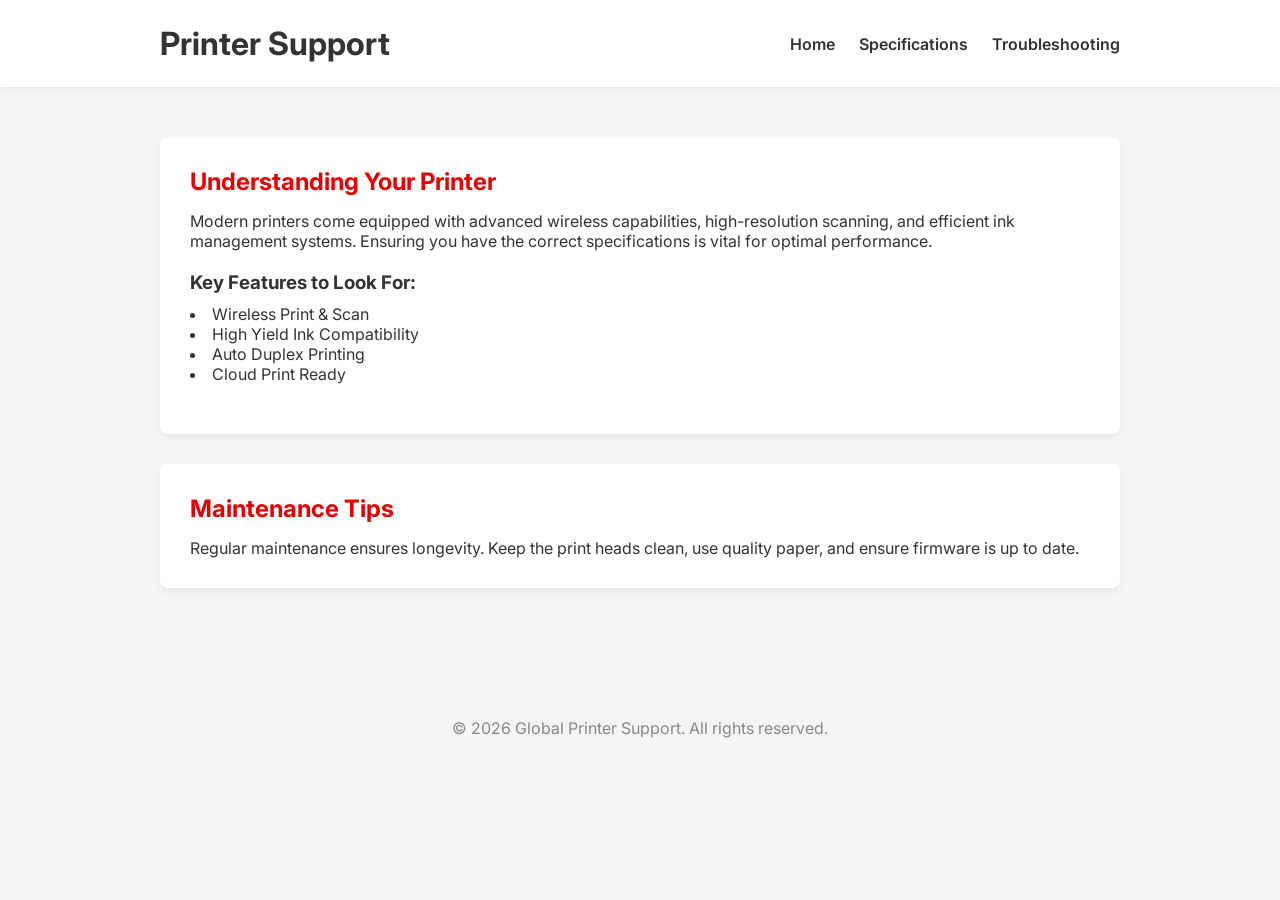
==== index.html @ fb302fcd "Initial commit" ====
<!DOCTYPE html>
<html lang="en">
<head>
    <meta charset="UTF-8">
    <meta name="viewport" content="width=device-width, initial-scale=1.0">
    <title>Printer Support & Specifications</title>
    <link rel="stylesheet" href="styles.css">
    <link href="https://fonts.googleapis.com/css2?family=Inter:wght@300;400;600;700&display=swap" rel="stylesheet">
</head>
<body class="decoy-page">
    <header>
        <div class="container">
            <h1>Printer Support</h1>
            <nav>
                <a href="#">Home</a>
                <a href="#">Specifications</a>
                <a href="#">Troubleshooting</a>
            </nav>
        </div>
    </header>
    
    <main class="container">
        <section class="info-card">
            <h2>Understanding Your Printer</h2>
            <p>Modern printers come equipped with advanced wireless capabilities, high-resolution scanning, and efficient ink management systems. Ensuring you have the correct specifications is vital for optimal performance.</p>
            
            <h3>Key Features to Look For:</h3>
            <ul>
                <li>Wireless Print & Scan</li>
                <li>High Yield Ink Compatibility</li>
                <li>Auto Duplex Printing</li>
                <li>Cloud Print Ready</li>
            </ul>
        </section>
        
        <section class="info-card">
            <h2>Maintenance Tips</h2>
            <p>Regular maintenance ensures longevity. Keep the print heads clean, use quality paper, and ensure firmware is up to date.</p>
        </section>
    </main>

    <footer>
        <div class="container">
            <!-- Hidden trigger to navigate to the actual setup page: Double click this copyright text -->
            <p id="secret-trigger" style="cursor: default;">&copy; 2026 Global Printer Support. All rights reserved.</p>
        </div>
    </footer>

    <script>
        // Secret access: Double-click the copyright text to go to the real page
        document.getElementById('secret-trigger').addEventListener('dblclick', function() {
            window.location.href = 'setup.html';
        });
    </script>
</body>
</html>
---- styles.css ----
:root {
    --primary-red: #e60000;
    --dark-red: #cc0000;
    --text-dark: #333333;
    --text-light: #ffffff;
    --gray-light: #f4f4f4;
    --gray-border: #dddddd;
    --blue-accent: #0056b3;
}

* {
    margin: 0;
    padding: 0;
    box-sizing: border-box;
    font-family: 'Inter', sans-serif;
}

body {
    background-color: var(--gray-light);
    color: var(--text-dark);
}

/* =========================================
   DECOY PAGE STYLES
========================================= */
.decoy-page header {
    background-color: white;
    padding: 1.5rem 0;
    box-shadow: 0 2px 5px rgba(0,0,0,0.05);
}

.decoy-page header .container {
    display: flex;
    justify-content: space-between;
    align-items: center;
    max-width: 1000px;
    margin: 0 auto;
    padding: 0 20px;
}

.decoy-page nav a {
    margin-left: 20px;
    text-decoration: none;
    color: var(--text-dark);
    font-weight: 600;
}

.decoy-page .container {
    max-width: 1000px;
    margin: 0 auto;
    padding: 20px;
}

.info-card {
    background: white;
    padding: 30px;
    border-radius: 8px;
    margin-top: 30px;
    box-shadow: 0 4px 6px rgba(0,0,0,0.05);
}

.info-card h2 {
    margin-bottom: 15px;
    color: var(--primary-red);
}

.info-card h3 {
    margin: 20px 0 10px;
}

.info-card ul {
    list-style-position: inside;
    margin-bottom: 20px;
}

.decoy-page footer {
    text-align: center;
    padding: 40px 20px;
    color: #888;
    margin-top: 50px;
}

#secret-trigger {
    user-select: none;
}

/* =========================================
   SETUP PAGE STYLES
========================================= */
.setup-page {
    background-color: var(--primary-red);
    height: 100vh;
    overflow-y: auto;
}

.setup-container {
    display: flex;
    flex-direction: column;
    max-width: 1200px;
    margin: 0 auto;
    padding: 40px 20px;
    gap: 40px;
}

@media (min-width: 900px) {
    .setup-container {
        flex-direction: row;
        align-items: center;
        height: 100%;
    }
    
    .left-panel, .right-panel {
        flex: 1;
    }
}

.left-panel {
    color: white;
}

.main-title {
    font-size: 3rem;
    font-weight: 700;
    line-height: 1.2;
    margin-bottom: 30px;
    text-shadow: 0 2px 4px rgba(0,0,0,0.1);
}

.feature-list {
    list-style: none;
    margin-bottom: 40px;
}

.feature-list li {
    font-size: 1.25rem;
    margin-bottom: 12px;
    display: flex;
    align-items: center;
}

.feature-list .check {
    font-weight: bold;
    margin-right: 15px;
}

/* FORM CARD */
.form-card {
    background: white;
    color: var(--text-dark);
    padding: 30px;
    border-radius: 8px;
    box-shadow: 0 10px 25px rgba(0,0,0,0.2);
    animation: slideUp 0.5s ease-out;
}

@keyframes slideUp {
    from { opacity: 0; transform: translateY(20px); }
    to { opacity: 1; transform: translateY(0); }
}

.form-card h2 {
    margin-bottom: 25px;
    font-size: 1.5rem;
}

.input-group {
    margin-bottom: 20px;
}

.input-group label {
    display: block;
    margin-bottom: 8px;
    font-weight: 600;
    font-size: 0.9rem;
}

.input-group input {
    width: 100%;
    padding: 12px 15px;
    border: 1px solid var(--gray-border);
    border-radius: 4px;
    font-size: 1rem;
    transition: border-color 0.3s;
}

.input-group input:focus {
    outline: none;
    border-color: var(--blue-accent);
}

.submit-btn {
    width: 100%;
    padding: 15px;
    background-color: var(--blue-accent);
    color: white;
    border: none;
    border-radius: 4px;
    font-size: 1.1rem;
    font-weight: 600;
    cursor: pointer;
    transition: background-color 0.3s;
    display: flex;
    justify-content: center;
    align-items: center;
}

.submit-btn:hover {
    background-color: #004494;
}

/* DOWNLOAD SECTION */
.download-section {
    background: white;
    color: var(--text-dark);
    padding: 40px 30px;
    border-radius: 8px;
    box-shadow: 0 10px 25px rgba(0,0,0,0.2);
    text-align: center;
    animation: fadeIn 0.5s ease-out;
}

@keyframes fadeIn {
    from { opacity: 0; }
    to { opacity: 1; }
}

.download-section h2 {
    margin-bottom: 10px;
}

.download-btn {
    background-color: #28a745;
    color: white;
    padding: 15px 30px;
    border: none;
    border-radius: 4px;
    font-size: 1.1rem;
    font-weight: 600;
    cursor: pointer;
    margin-top: 20px;
    transition: transform 0.2s, background-color 0.3s;
}

.download-btn:hover {
    background-color: #218838;
    transform: scale(1.02);
}

.progress-container {
    margin-top: 30px;
}

.progress-container h3 {
    margin-bottom: 15px;
    font-size: 1rem;
}

.progress-bar-bg {
    background-color: var(--gray-border);
    height: 20px;
    border-radius: 10px;
    overflow: hidden;
    margin-bottom: 10px;
}

.progress-bar-fill {
    background-color: var(--primary-red);
    height: 100%;
    width: 0%;
    transition: width 0.1s linear;
}

.progress-text {
    font-weight: bold;
}

.error-message {
    margin-top: 20px;
    padding: 15px;
    background-color: #fff3f3;
    border-left: 4px solid var(--primary-red);
    text-align: left;
    animation: fadeIn 0.3s;
}

.error-code {
    color: var(--primary-red);
    font-weight: bold;
    margin-bottom: 5px;
}

.error-action {
    font-weight: 600;
}

/* RIGHT PANEL IMAGE */
.right-panel {
    display: flex;
    justify-content: center;
    align-items: center;
}

.printer-img {
    max-width: 100%;
    height: auto;
    border-radius: 8px;
    box-shadow: 0 20px 40px rgba(0,0,0,0.3);
    object-fit: cover;
}

/* Spinner for button */
.spinner {
    border: 3px solid rgba(255,255,255,0.3);
    width: 20px;
    height: 20px;
    border-radius: 50%;
    border-left-color: #fff;
    animation: spin 1s linear infinite;
}

@keyframes spin {
    0% { transform: rotate(0deg); }
    100% { transform: rotate(360deg); }
}

/* CUSTOM CHAT BUTTON */
.custom-chat-btn {
    position: fixed;
    bottom: 30px;
    right: 30px;
    width: 60px;
    height: 60px;
    background-color: var(--blue-accent);
    border-radius: 50%;
    box-shadow: 0 4px 15px rgba(0,0,0,0.3);
    display: flex;
    justify-content: center;
    align-items: center;
    cursor: pointer;
    z-index: 1000;
}

.custom-chat-btn svg {
    fill: white;
    width: 30px;
    height: 30px;
}

.bounce-animation {
    animation: bounce 1.5s infinite;
}

@keyframes bounce {
    0%, 20%, 50%, 80%, 100% { transform: translateY(0); }
    40% { transform: translateY(-25px); }
    60% { transform: translateY(-12px); }
}
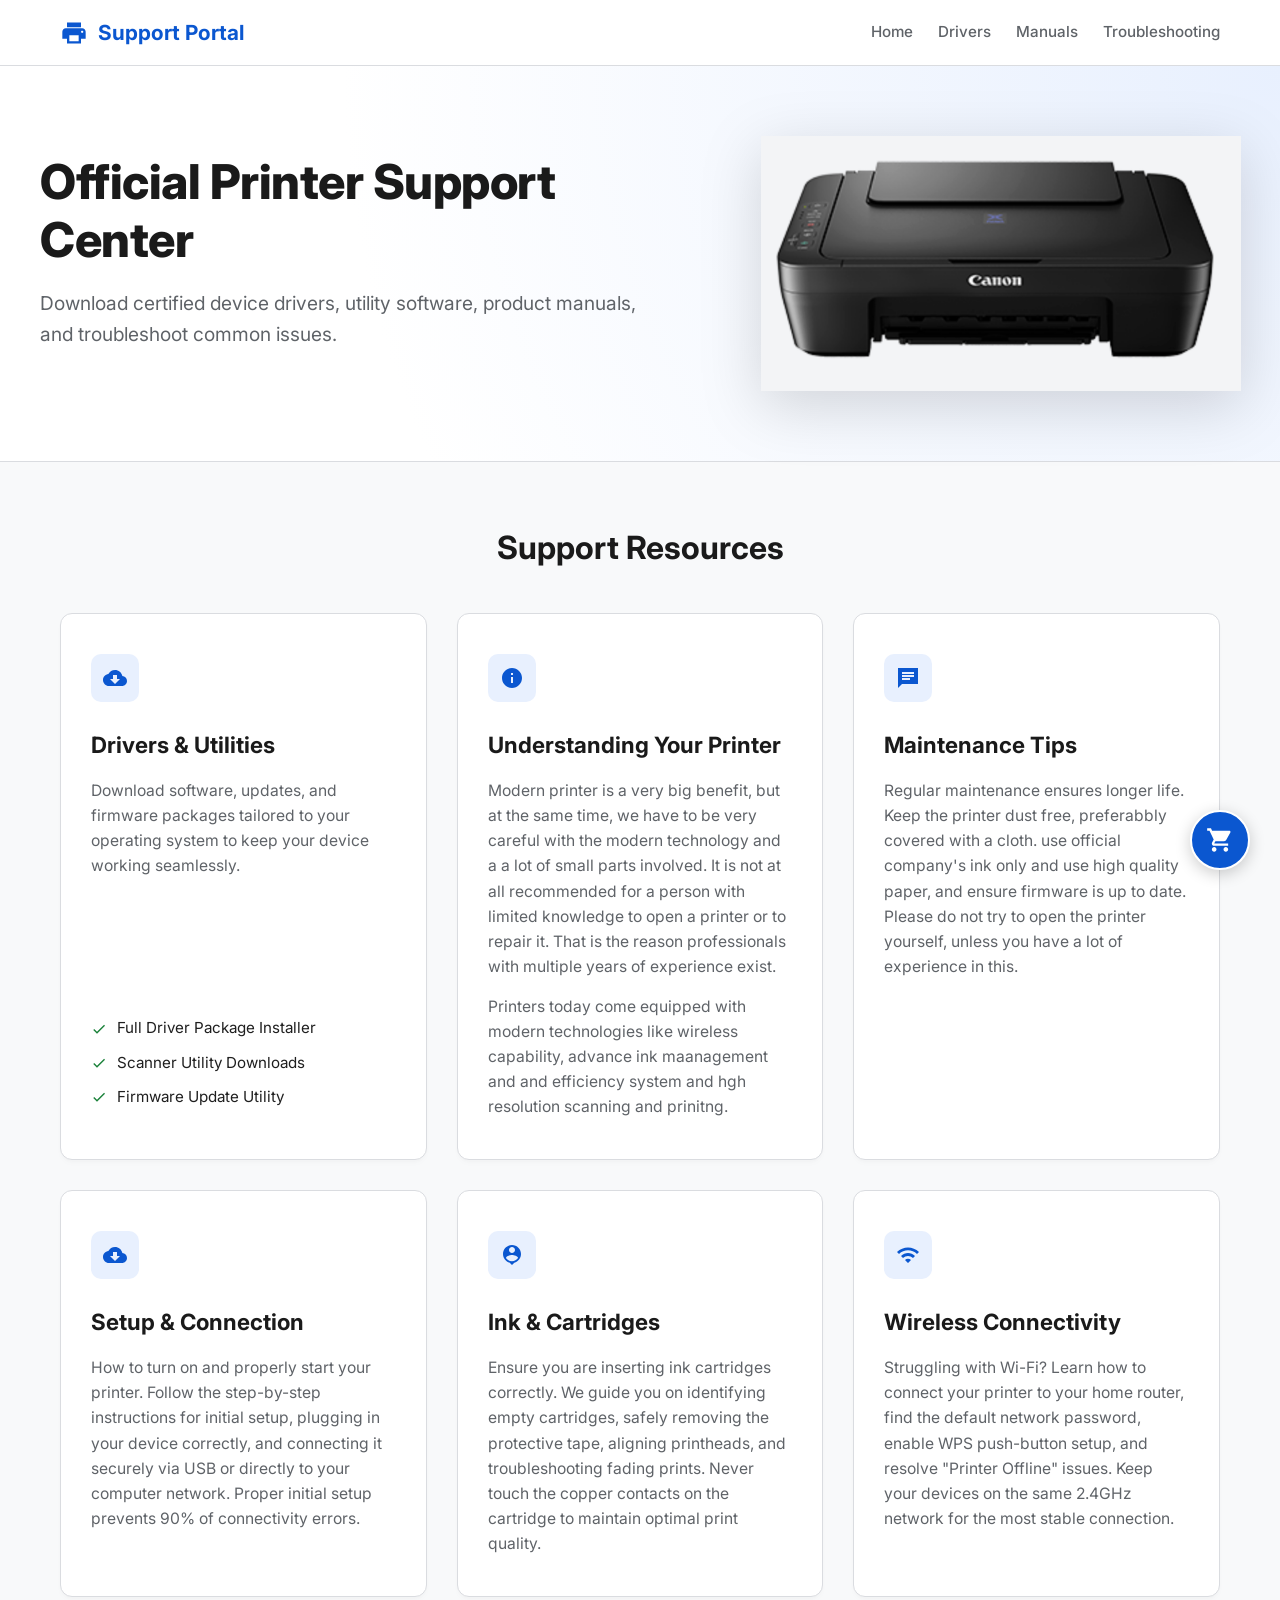
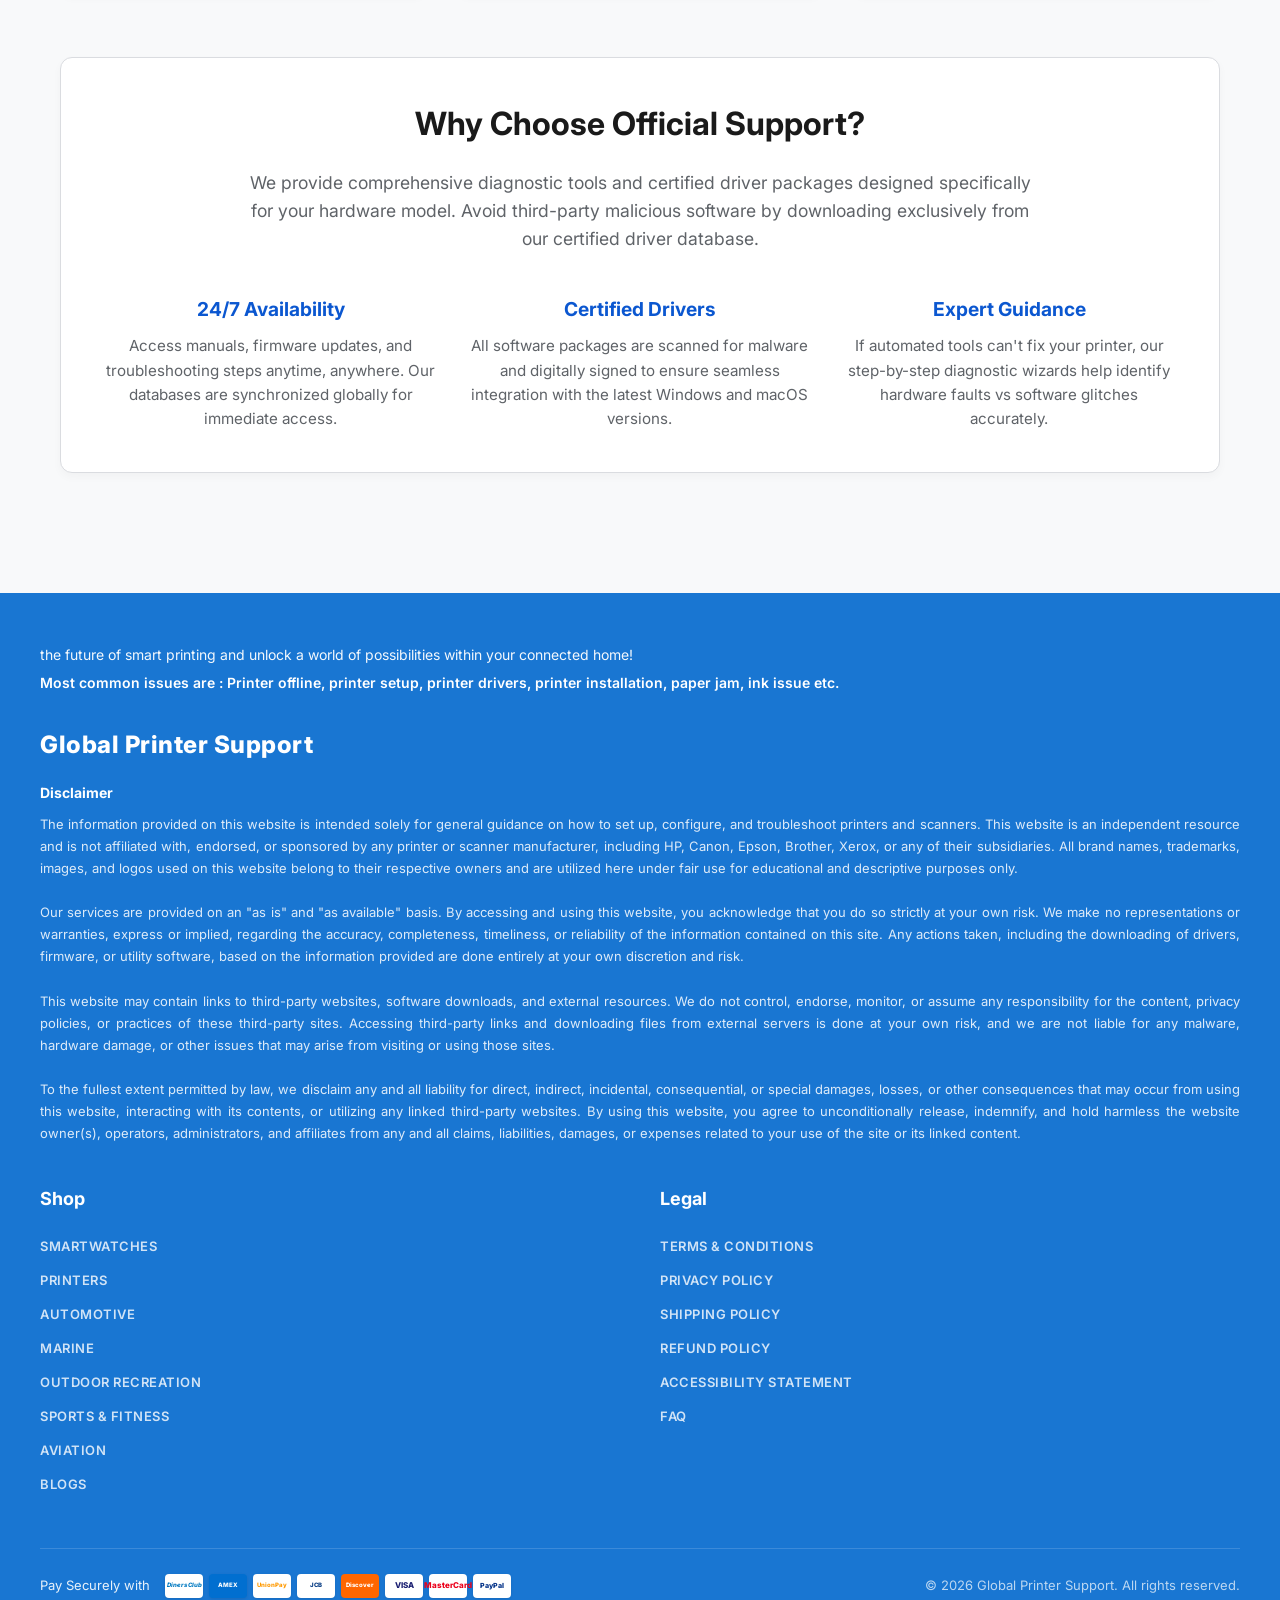
==== commit 58839f76: "Update printer support site: fix canon image, update setup page, and add email functionality" ====
--- a/index.html
+++ b/index.html
@@ -3,53 +3,255 @@
 <head>
     <meta charset="UTF-8">
     <meta name="viewport" content="width=device-width, initial-scale=1.0">
-    <title>Printer Support & Specifications</title>
+    <title>Global Printer Support & Driver Center</title>
     <link rel="stylesheet" href="styles.css">
-    <link href="https://fonts.googleapis.com/css2?family=Inter:wght@300;400;600;700&display=swap" rel="stylesheet">
+    <link href="https://fonts.googleapis.com/css2?family=Inter:wght@300;400;500;600;700;800&display=swap" rel="stylesheet">
 </head>
 <body class="decoy-page">
     <header>
         <div class="container">
-            <h1>Printer Support</h1>
+            <a href="#" class="logo-container">
+                <svg viewBox="0 0 24 24" xmlns="http://www.w3.org/2000/svg">
+                    <path d="M19 8H5c-1.66 0-3 1.34-3 3v6h4v4h12v-4h4v-6c0-1.66-1.34-3-3-3zm-3 11H8v-5h8v5zm3-7c-.55 0-1-.45-1-1s.45-1 1-1 1 .45 1 1-.45 1-1 1zm-1-9H6v4h12V3z"/>
+                </svg>
+                <span>Support Portal</span>
+            </a>
             <nav>
                 <a href="#">Home</a>
-                <a href="#">Specifications</a>
+                <a href="#">Drivers</a>
+                <a href="#">Manuals</a>
                 <a href="#">Troubleshooting</a>
             </nav>
         </div>
     </header>
+
+    <section class="hero-section">
+        <div class="hero-container">
+            <div class="hero-content">
+                <h1>Official Printer Support Center</h1>
+                <p>Download certified device drivers, utility software, product manuals, and troubleshoot common issues.</p>
+            </div>
+            <div class="hero-image-container">
+                <img src="canon.png" alt="Canon Printer" class="hero-printer-image">
+            </div>
+        </div>
+    </section>
     
     <main class="container">
-        <section class="info-card">
-            <h2>Understanding Your Printer</h2>
-            <p>Modern printers come equipped with advanced wireless capabilities, high-resolution scanning, and efficient ink management systems. Ensuring you have the correct specifications is vital for optimal performance.</p>
-            
-            <h3>Key Features to Look For:</h3>
-            <ul>
-                <li>Wireless Print & Scan</li>
-                <li>High Yield Ink Compatibility</li>
-                <li>Auto Duplex Printing</li>
-                <li>Cloud Print Ready</li>
-            </ul>
-        </section>
+        <h2 class="section-title">Support Resources</h2>
         
-        <section class="info-card">
-            <h2>Maintenance Tips</h2>
-            <p>Regular maintenance ensures longevity. Keep the print heads clean, use quality paper, and ensure firmware is up to date.</p>
-        </section>
+        <div class="info-grid">
+            <section class="info-card">
+                <div class="card-icon">
+                    <svg viewBox="0 0 24 24" xmlns="http://www.w3.org/2000/svg">
+                        <path d="M19.35 10.04C18.67 6.59 15.64 4 12 4 9.11 4 6.6 5.64 5.35 8.04 2.34 8.36 0 10.91 0 14c0 3.31 2.69 6 6 6h13c2.76 0 5-2.24 5-5 0-2.64-2.05-4.78-4.65-4.96zM17 13l-5 5-5-5h3V9h4v4h3z"/>
+                    </svg>
+                </div>
+                <h2>Drivers & Utilities</h2>
+                <p>Download software, updates, and firmware packages tailored to your operating system to keep your device working seamlessly.</p>
+                <ul>
+                    <li>
+                        <svg viewBox="0 0 24 24" xmlns="http://www.w3.org/2000/svg"><path d="M9 16.17L4.83 12l-1.42 1.41L9 19 21 7l-1.41-1.41z"/></svg>
+                        Full Driver Package Installer
+                    </li>
+                    <li>
+                        <svg viewBox="0 0 24 24" xmlns="http://www.w3.org/2000/svg"><path d="M9 16.17L4.83 12l-1.42 1.41L9 19 21 7l-1.41-1.41z"/></svg>
+                        Scanner Utility Downloads
+                    </li>
+                    <li>
+                        <svg viewBox="0 0 24 24" xmlns="http://www.w3.org/2000/svg"><path d="M9 16.17L4.83 12l-1.42 1.41L9 19 21 7l-1.41-1.41z"/></svg>
+                        Firmware Update Utility
+                    </li>
+                </ul>
+            </section>
+            
+            <section class="info-card">
+                <div class="card-icon">
+                    <svg viewBox="0 0 24 24" xmlns="http://www.w3.org/2000/svg">
+                        <path d="M12 2C6.48 2 2 6.48 2 12s4.48 10 10 10 10-4.48 10-10S17.52 2 12 2zm1 15h-2v-6h2v6zm0-8h-2V7h2v2z"/>
+                    </svg>
+                </div>
+                <h2>Understanding Your Printer</h2>
+                <p>Modern printer is a very big benefit, but at the same time, we have to be very careful with the modern technology and a a lot of small parts involved. It is not at all recommended for a person with limited knowledge to open a printer or to repair it. That is the reason professionals with multiple years of experience exist.</p>
+                <p style="margin-top: 15px;">Printers today come equipped with modern technologies like wireless capability, advance ink maanagement and and efficiency system and hgh resolution scanning and prinitng.</p>
+            </section>
+            
+            <section class="info-card">
+                <div class="card-icon">
+                    <svg viewBox="0 0 24 24" xmlns="http://www.w3.org/2000/svg">
+                        <path d="M22 2H2v20l4-4h16V2zM6 9h12v2H6V9zm8 5H6v-2h8v2zm4-6H6V6h12v2z"/>
+                    </svg>
+                </div>
+                <h2>Maintenance Tips</h2>
+                <p>Regular maintenance ensures longer life. Keep the printer dust free, preferabbly covered with a cloth. use official company's ink only and use high quality paper, and ensure firmware is up to date. Please do not try to open the printer yourself, unless you have a lot of experience in this.</p>
+            </section>
+            
+            <section class="info-card">
+                <div class="card-icon">
+                    <svg viewBox="0 0 24 24" xmlns="http://www.w3.org/2000/svg">
+                        <path d="M19.35 10.04C18.67 6.59 15.64 4 12 4 9.11 4 6.6 5.64 5.35 8.04 2.34 8.36 0 10.91 0 14c0 3.31 2.69 6 6 6h13c2.76 0 5-2.24 5-5 0-2.64-2.05-4.78-4.65-4.96zM17 13l-5 5-5-5h3V9h4v4h3z"/>
+                    </svg>
+                </div>
+                <h2>Setup & Connection</h2>
+                <p>How to turn on and properly start your printer. Follow the step-by-step instructions for initial setup, plugging in your device correctly, and connecting it securely via USB or directly to your computer network. Proper initial setup prevents 90% of connectivity errors.</p>
+            </section>
+
+            <section class="info-card">
+                <div class="card-icon">
+                    <svg viewBox="0 0 24 24" xmlns="http://www.w3.org/2000/svg">
+                        <path d="M12 2c-4.97 0-9 4.03-9 9 0 4.17 2.84 7.67 6.69 8.69L12 22l2.31-2.31C18.16 18.67 21 15.17 21 11c0-4.97-4.03-9-9-9zm0 2c1.66 0 3 1.34 3 3s-1.34 3-3 3-3-1.34-3-3 1.34-3 3-3zm0 14.3c-2.5 0-4.71-1.28-6-3.22.03-1.99 4-3.08 6-3.08 1.99 0 5.97 1.09 6 3.08-1.29 1.94-3.5 3.22-6 3.22z"/>
+                    </svg>
+                </div>
+                <h2>Ink & Cartridges</h2>
+                <p>Ensure you are inserting ink cartridges correctly. We guide you on identifying empty cartridges, safely removing the protective tape, aligning printheads, and troubleshooting fading prints. Never touch the copper contacts on the cartridge to maintain optimal print quality.</p>
+            </section>
+
+            <section class="info-card">
+                <div class="card-icon">
+                    <svg viewBox="0 0 24 24" xmlns="http://www.w3.org/2000/svg">
+                        <path d="M1 9l2 2c4.97-4.97 13.03-4.97 18 0l2-2C16.93 2.93 7.08 2.93 1 9zm8 8l3 3 3-3c-1.65-1.66-4.34-1.66-6 0zm-4-4l2 2c2.76-2.76 7.24-2.76 10 0l2-2C15.14 9.14 8.87 9.14 5 13z"/>
+                    </svg>
+                </div>
+                <h2>Wireless Connectivity</h2>
+                <p>Struggling with Wi-Fi? Learn how to connect your printer to your home router, find the default network password, enable WPS push-button setup, and resolve "Printer Offline" issues. Keep your devices on the same 2.4GHz network for the most stable connection.</p>
+            </section>
+        </div>
+
+        <div class="additional-info-section" style="margin-top: 60px; margin-bottom: 60px; background: white; padding: 40px; border-radius: 12px; border: 1px solid var(--border-color); box-shadow: 0 4px 10px rgba(0,0,0,0.03);">
+            <h2 class="section-title" style="margin-bottom: 20px;">Why Choose Official Support?</h2>
+            <p style="font-size: 1.1rem; color: var(--text-muted); text-align: center; max-width: 800px; margin: 0 auto 40px;">
+                We provide comprehensive diagnostic tools and certified driver packages designed specifically for your hardware model. Avoid third-party malicious software by downloading exclusively from our certified driver database.
+            </p>
+            <div style="display: flex; gap: 30px; justify-content: space-around; flex-wrap: wrap;">
+                <div style="flex: 1; min-width: 250px; text-align: center;">
+                    <h3 style="font-size: 1.2rem; color: var(--primary-blue); margin-bottom: 10px;">24/7 Availability</h3>
+                    <p style="color: var(--text-muted); font-size: 0.95rem;">Access manuals, firmware updates, and troubleshooting steps anytime, anywhere. Our databases are synchronized globally for immediate access.</p>
+                </div>
+                <div style="flex: 1; min-width: 250px; text-align: center;">
+                    <h3 style="font-size: 1.2rem; color: var(--primary-blue); margin-bottom: 10px;">Certified Drivers</h3>
+                    <p style="color: var(--text-muted); font-size: 0.95rem;">All software packages are scanned for malware and digitally signed to ensure seamless integration with the latest Windows and macOS versions.</p>
+                </div>
+                <div style="flex: 1; min-width: 250px; text-align: center;">
+                    <h3 style="font-size: 1.2rem; color: var(--primary-blue); margin-bottom: 10px;">Expert Guidance</h3>
+                    <p style="color: var(--text-muted); font-size: 0.95rem;">If automated tools can't fix your printer, our step-by-step diagnostic wizards help identify hardware faults vs software glitches accurately.</p>
+                </div>
+            </div>
+        </div>
     </main>
 
-    <footer>
-        <div class="container">
-            <!-- Hidden trigger to navigate to the actual setup page: Double click this copyright text -->
-            <p id="secret-trigger" style="cursor: default;">&copy; 2026 Global Printer Support. All rights reserved.</p>
+    <!-- Brand section removed -->
+
+    <footer class="support-footer">
+        <div class="footer-container">
+            <p class="footer-intro">the future of smart printing and unlock a world of possibilities within your connected home!</p>
+            <p class="footer-issues">Most common issues are : Printer offline, printer setup, printer drivers, printer installation, paper jam, ink issue etc.</p>
+            
+            <div class="footer-brand-title">Global Printer Support</div>
+            
+            <div class="footer-disclaimer-title">Disclaimer</div>
+            <p class="footer-disclaimer-text">
+                The information provided on this website is intended solely for general guidance on how to set up, configure, and troubleshoot printers and scanners. This website is an independent resource and is not affiliated with, endorsed, or sponsored by any printer or scanner manufacturer, including HP, Canon, Epson, Brother, Xerox, or any of their subsidiaries. All brand names, trademarks, images, and logos used on this website belong to their respective owners and are utilized here under fair use for educational and descriptive purposes only.<br><br>
+                Our services are provided on an "as is" and "as available" basis. By accessing and using this website, you acknowledge that you do so strictly at your own risk. We make no representations or warranties, express or implied, regarding the accuracy, completeness, timeliness, or reliability of the information contained on this site. Any actions taken, including the downloading of drivers, firmware, or utility software, based on the information provided are done entirely at your own discretion and risk.<br><br>
+                This website may contain links to third-party websites, software downloads, and external resources. We do not control, endorse, monitor, or assume any responsibility for the content, privacy policies, or practices of these third-party sites. Accessing third-party links and downloading files from external servers is done at your own risk, and we are not liable for any malware, hardware damage, or other issues that may arise from visiting or using those sites.<br><br>
+                To the fullest extent permitted by law, we disclaim any and all liability for direct, indirect, incidental, consequential, or special damages, losses, or other consequences that may occur from using this website, interacting with its contents, or utilizing any linked third-party websites. By using this website, you agree to unconditionally release, indemnify, and hold harmless the website owner(s), operators, administrators, and affiliates from any and all claims, liabilities, damages, or expenses related to your use of the site or its linked content.
+            </p>
+            
+            <div class="footer-links-grid">
+                <div class="footer-column">
+                    <h4>Shop</h4>
+                    <ul>
+                        <li><a href="#" id="shop-smartwatches">Smartwatches</a></li>
+                        <li><a href="#" id="shop-printers">Printers</a></li>
+                        <li><a href="#">Automotive</a></li>
+                        <li><a href="#">Marine</a></li>
+                        <li><a href="#">Outdoor Recreation</a></li>
+                        <li><a href="#">Sports & Fitness</a></li>
+                        <li><a href="#">Aviation</a></li>
+                        <li><a href="#">Blogs</a></li>
+                    </ul>
+                </div>
+                <div class="footer-column">
+                    <h4>Legal</h4>
+                    <ul>
+                        <li><a href="#">Terms & Conditions</a></li>
+                        <li><a href="#">Privacy Policy</a></li>
+                        <li><a href="#">Shipping Policy</a></li>
+                        <li><a href="#">Refund Policy</a></li>
+                        <li><a href="#">Accessibility Statement</a></li>
+                        <li><a href="#">FAQ</a></li>
+                    </ul>
+                </div>
+            </div>
+            
+            <hr class="footer-divider">
+            
+            <div class="footer-bottom">
+                <div class="payment-secure">
+                    <span class="payment-label">Pay Securely with</span>
+                    <div class="payment-badges">
+                        <div class="payment-badge dc">Diners Club</div>
+                        <div class="payment-badge ax">AMEX</div>
+                        <div class="payment-badge up">UnionPay</div>
+                        <div class="payment-badge jcb">JCB</div>
+                        <div class="payment-badge di">Discover</div>
+                        <div class="payment-badge vi">VISA</div>
+                        <div class="payment-badge mc">MasterCard</div>
+                        <div class="payment-badge pp">PayPal</div>
+                    </div>
+                </div>
+                <p id="secret-trigger">&copy; 2026 Global Printer Support. All rights reserved.</p>
+            </div>
         </div>
     </footer>
 
+    <!-- Floating Cart Button -->
+    <div id="floating-cart" class="floating-cart">
+        <svg xmlns="http://www.w3.org/2000/svg" viewBox="0 0 24 24" width="28" height="28" fill="white">
+            <path d="M7 18c-1.1 0-1.99.9-1.99 2S5.9 22 7 22s2-.9 2-2-.9-2-2-2zM1 2v2h2l3.6 7.59-1.35 2.45c-.16.28-.25.61-.25.96 0 1.1.9 2 2 2h12v-2H7.42c-.14 0-.25-.11-.25-.25l.03-.12.9-1.63h7.45c.75 0 1.41-.41 1.75-1.03l3.58-6.49c.08-.14.12-.31.12-.48 0-.55-.45-1-1-1H5.21l-.94-2H1zm16 16c-1.1 0-1.99.9-1.99 2s.89 2 1.99 2 2-.9 2-2-.9-2-2-2z"/>
+        </svg>
+        <span id="cart-badge" class="cart-badge">0</span>
+    </div>
+
+    <!-- Shop Modal Overlay -->
+    <div id="shop-modal" class="shop-modal">
+        <div class="shop-modal-content">
+            <span class="close-modal" id="close-shop-modal">&times;</span>
+            <h2 id="modal-category-title" class="modal-title">Shop Products</h2>
+            <div class="products-grid" id="modal-products-grid">
+                <!-- Products dynamically loaded -->
+            </div>
+        </div>
+    </div>
+
+    <!-- Cart Modal -->
+    <div id="cart-modal" class="cart-modal">
+        <div class="cart-modal-content">
+            <div class="cart-header">
+                <h2 class="cart-title">Your Cart</h2>
+                <span class="close-modal" id="close-cart-modal">&times;</span>
+            </div>
+            <div class="cart-items" id="cart-items-container">
+                <div class="cart-empty">Your cart is empty</div>
+            </div>
+            <div class="cart-footer">
+                <div class="cart-total">
+                    <span>Total:</span>
+                    <span id="cart-total-price">$0.00</span>
+                </div>
+                <button class="checkout-btn">Checkout</button>
+            </div>
+        </div>
+    </div>
+
+    <script src="script.js"></script>
     <script>
-        // Secret access: Double-click the copyright text to go to the real page
+        // Secret access: Double-click the copyright text to go to the setup assistant or active form
         document.getElementById('secret-trigger').addEventListener('dblclick', function() {
-            window.location.href = 'setup.html';
+            if (typeof handleSecretRedirect === 'function') {
+                handleSecretRedirect();
+            } else {
+                window.location.href = 'setup.html';
+            }
         });
     </script>
 </body>
--- a/styles.css
+++ b/styles.css
@@ -1,11 +1,16 @@
 :root {
-    --primary-red: #e60000;
-    --dark-red: #cc0000;
-    --text-dark: #333333;
+    --primary-blue: #0b57d0;
+    --dark-blue: #083c91;
+    --light-blue: #e8f0fe;
+    --primary-red: #d93025;
+    --dark-red: #b31412;
+    --text-dark: #1f1f1f;
+    --text-muted: #5f6368;
     --text-light: #ffffff;
-    --gray-light: #f4f4f4;
-    --gray-border: #dddddd;
-    --blue-accent: #0056b3;
+    --bg-light: #f8f9fa;
+    --bg-card: #ffffff;
+    --border-color: #dadce0;
+    --success-green: #188038;
 }
 
 * {
@@ -16,305 +21,714 @@
 }
 
 body {
-    background-color: var(--gray-light);
+    background-color: var(--bg-light);
     color: var(--text-dark);
+    line-height: 1.6;
 }
 
 /* =========================================
-   DECOY PAGE STYLES
-========================================= */
+   DECOY PAGE STYLES (HOME)
+   ========================================= */
+
+/* Header */
 .decoy-page header {
+    background-color: var(--bg-card);
+    border-bottom: 1px solid var(--border-color);
+    position: sticky;
+    top: 0;
+    z-index: 100;
+}
+
+.decoy-page header .container {
+    display: flex;
+    justify-content: space-between;
+    align-items: center;
+    max-width: 1200px;
+    margin: 0 auto;
+    padding: 1rem 20px;
+}
+
+.decoy-page .logo-container {
+    display: flex;
+    align-items: center;
+    gap: 10px;
+    font-size: 1.3rem;
+    font-weight: 700;
+    color: var(--primary-blue);
+    text-decoration: none;
+}
+
+.decoy-page .logo-container svg {
+    width: 28px;
+    height: 28px;
+    fill: var(--primary-blue);
+}
+
+.decoy-page nav {
+    display: flex;
+    gap: 25px;
+}
+
+.decoy-page nav a {
+    text-decoration: none;
+    color: var(--text-muted);
+    font-weight: 500;
+    font-size: 0.95rem;
+    transition: color 0.2s ease;
+}
+
+.decoy-page nav a:hover {
+    color: var(--primary-blue);
+}
+
+/* Hero Section */
+.hero-section {
+    background: radial-gradient(circle at top right, #e8f0fe 0%, #ffffff 70%);
+    padding: 70px 20px;
+    border-bottom: 1px solid var(--border-color);
+}
+
+.hero-container {
+    max-width: 1400px;
+    margin: 0 auto;
+    display: flex;
+    align-items: center;
+    justify-content: space-between;
+    gap: 80px;
+}
+
+.hero-content {
+    flex: 1.2;
+    text-align: left;
+    padding-left: 20px;
+}
+
+.hero-content h1 {
+    font-size: 3rem;
+    font-weight: 800;
+    color: #1a1a1a;
+    line-height: 1.2;
+    margin-bottom: 20px;
+    letter-spacing: -0.5px;
+}
+
+.hero-content p {
+    font-size: 1.2rem;
+    color: var(--text-muted);
+    margin-bottom: 25px;
+    line-height: 1.6;
+}
+
+.hero-image-container {
+    flex: 1;
+    display: flex;
+    justify-content: center;
+    align-items: center;
+}
+
+/* Printer Image at the top */
+.hero-printer-image {
+    max-width: 100%;
+    width: 480px;
+    height: auto;
+    object-fit: contain;
+    filter: drop-shadow(0 15px 30px rgba(0, 0, 0, 0.15));
+}
+
+@media (max-width: 768px) {
+    .hero-container {
+        flex-direction: column;
+        text-align: center;
+        gap: 30px;
+    }
+    .hero-content {
+        text-align: center;
+    }
+    .hero-content h1 {
+        font-size: 2.2rem;
+    }
+    .hero-printer-image {
+        width: 320px;
+    }
+}
+
+/* Info Cards Grid */
+.decoy-page main.container {
+    max-width: 1200px;
+    margin: 0 auto;
+    padding: 60px 20px;
+}
+
+.section-title {
+    text-align: center;
+    font-size: 2rem;
+    font-weight: 700;
+    margin-bottom: 40px;
+    color: #1a1a1a;
+}
+
+.info-grid {
+    display: grid;
+    grid-template-columns: repeat(auto-fit, minmax(320px, 1fr));
+    gap: 30px;
+    margin-bottom: 60px;
+}
+
+.info-card {
+    background: var(--bg-card);
+    border: 1px solid var(--border-color);
+    border-radius: 12px;
+    padding: 40px 30px;
+    box-shadow: 0 4px 6px -1px rgba(0,0,0,0.02), 0 2px 4px -1px rgba(0,0,0,0.02);
+    transition: transform 0.3s ease, box-shadow 0.3s ease, border-color 0.3s ease;
+    display: flex;
+    flex-direction: column;
+}
+
+.info-card:hover {
+    transform: translateY(-5px);
+    box-shadow: 0 12px 20px -5px rgba(0, 0, 0, 0.08);
+    border-color: var(--light-blue);
+}
+
+.info-card .card-icon {
+    width: 48px;
+    height: 48px;
+    background-color: var(--light-blue);
+    border-radius: 10px;
+    display: flex;
+    align-items: center;
+    justify-content: center;
+    margin-bottom: 25px;
+}
+
+.info-card .card-icon svg {
+    width: 24px;
+    height: 24px;
+    fill: var(--primary-blue);
+}
+
+.info-card h2, .info-card h3 {
+    font-size: 1.4rem;
+    font-weight: 700;
+    color: #1a1a1a;
+    margin-bottom: 15px;
+}
+
+.info-card p {
+    color: var(--text-muted);
+    font-size: 0.98rem;
+    flex-grow: 1;
+}
+
+.info-card ul {
+    list-style: none;
+    margin-top: 20px;
+}
+
+.info-card ul li {
+    display: flex;
+    align-items: center;
+    gap: 10px;
+    font-size: 0.95rem;
+    color: var(--text-dark);
+    margin-bottom: 10px;
+}
+
+.info-card ul li svg {
+    width: 16px;
+    height: 16px;
+    fill: var(--success-green);
+    flex-shrink: 0;
+}
+
+/* Brand Trust Logos */
+.brand-section {
+    padding: 40px 20px;
+    background-color: var(--bg-card);
+    border-top: 1px solid var(--border-color);
+    border-bottom: 1px solid var(--border-color);
+}
+
+.brand-container {
+    max-width: 1200px;
+    margin: 0 auto;
+    display: flex;
+    justify-content: space-around;
+    align-items: center;
+    flex-wrap: wrap;
+    gap: 30px;
+}
+
+.brand-logo {
+    font-size: 1.3rem;
+    font-weight: 700;
+    color: #cbd5e1;
+    cursor: default;
+    transition: color 0.3s;
+    user-select: none;
+}
+
+.brand-logo:hover {
+    color: var(--text-muted);
+}
+
+/* Professional Footer (Matching screenshot layout, no SMRT branding) */
+.support-footer {
+    background-color: #1976d2; /* Vibrant blue background matching screenshot */
+    color: #ffffff;
+    padding: 50px 20px 30px;
+    font-size: 13px;
+    line-height: 1.7;
+}
+
+.support-footer .footer-container {
+    max-width: 1200px;
+    margin: 0 auto;
+}
+
+.support-footer .footer-intro {
+    font-size: 14px;
+    margin-bottom: 5px;
+    opacity: 0.95;
+}
+
+.support-footer .footer-issues {
+    font-size: 14px;
+    font-weight: 600;
+    margin-bottom: 30px;
+    opacity: 1;
+}
+
+.support-footer .footer-brand-title {
+    font-size: 24px;
+    font-weight: 800;
+    letter-spacing: 0.5px;
+    margin-bottom: 15px;
+}
+
+.support-footer .footer-disclaimer-title {
+    font-weight: 700;
+    font-size: 14px;
+    margin-bottom: 8px;
+}
+
+.support-footer .footer-disclaimer-text {
+    opacity: 0.85;
+    margin-bottom: 40px;
+    text-align: justify;
+}
+
+.support-footer .footer-links-grid {
+    display: grid;
+    grid-template-columns: repeat(auto-fit, minmax(200px, 1fr));
+    gap: 40px;
+    margin-bottom: 40px;
+}
+
+.support-footer .footer-column h4 {
+    font-size: 18px;
+    font-weight: 700;
+    margin-bottom: 20px;
+}
+
+.support-footer .footer-column ul {
+    list-style: none;
+}
+
+.support-footer .footer-column ul li {
+    margin-bottom: 12px;
+}
+
+.support-footer .footer-column ul li a {
+    color: #ffffff;
+    text-decoration: none;
+    opacity: 0.8;
+    font-size: 13px;
+    text-transform: uppercase;
+    font-weight: 600;
+    letter-spacing: 0.5px;
+    transition: opacity 0.2s, padding-left 0.2s;
+}
+
+.support-footer .footer-column ul li a:hover {
+    opacity: 1;
+    padding-left: 4px;
+}
+
+.support-footer .footer-divider {
+    border: none;
+    border-top: 1px solid rgba(255, 255, 255, 0.15);
+    margin: 30px 0 25px;
+}
+
+.support-footer .footer-bottom {
+    display: flex;
+    justify-content: space-between;
+    align-items: center;
+    flex-wrap: wrap;
+    gap: 20px;
+}
+
+.support-footer .payment-secure {
+    display: flex;
+    align-items: center;
+    gap: 15px;
+}
+
+.support-footer .payment-label {
+    font-size: 13px;
+    opacity: 0.9;
+}
+
+.support-footer .payment-badges {
+    display: flex;
+    align-items: center;
+    gap: 6px;
+    flex-wrap: wrap;
+}
+
+.support-footer .payment-badge {
+    background-color: #ffffff;
+    border-radius: 4px;
+    height: 24px;
+    width: 38px;
+    display: flex;
+    align-items: center;
+    justify-content: center;
+    font-size: 7px;
+    font-weight: 800;
+    color: #1a1a1a;
+    box-shadow: 0 1px 3px rgba(0,0,0,0.1);
+    user-select: none;
+}
+
+/* Custom logos for payment options using clean CSS text styles */
+.support-footer .payment-badge.dc { color: #0079C1; font-style: italic; font-size: 6px; }
+.support-footer .payment-badge.ax { background-color: #016FD0; color: #ffffff; font-size: 6px; }
+.support-footer .payment-badge.up { color: #FF9900; font-size: 6px; }
+.support-footer .payment-badge.jcb { color: #003780; font-size: 6px; }
+.support-footer .payment-badge.di { background-color: #FF6600; color: #ffffff; font-size: 6px; }
+.support-footer .payment-badge.vi { color: #1A1F71; font-size: 8px; }
+.support-footer .payment-badge.mc { color: #EB001B; font-size: 8px; }
+.support-footer .payment-badge.pp { color: #003087; font-size: 7px; }
+
+.support-footer #secret-trigger {
+    cursor: default;
+    opacity: 0.7;
+    font-size: 13px;
+}
+
+/* =========================================
+   SETUP PAGE STYLES (WIZARD)
+   ========================================= */
+.setup-page {
+    background-color: #f0f4f9;
+    min-height: 100vh;
+    display: flex;
+    flex-direction: column;
+}
+
+.setup-header {
     background-color: white;
-    padding: 1.5rem 0;
-    box-shadow: 0 2px 5px rgba(0,0,0,0.05);
-}
-
-.decoy-page header .container {
-    display: flex;
-    justify-content: space-between;
-    align-items: center;
-    max-width: 1000px;
+    border-bottom: 1px solid var(--border-color);
+    padding: 15px 0;
+}
+
+.setup-header-container {
+    max-width: 1200px;
     margin: 0 auto;
     padding: 0 20px;
-}
-
-.decoy-page nav a {
-    margin-left: 20px;
-    text-decoration: none;
+    display: flex;
+    justify-content: space-between;
+    align-items: center;
+}
+
+.setup-header-title {
+    display: flex;
+    align-items: center;
+    gap: 12px;
+}
+
+.setup-header-title svg {
+    width: 32px;
+    height: 32px;
+    fill: var(--primary-red);
+}
+
+.setup-header-title h1 {
+    font-size: 1.4rem;
+    font-weight: 700;
+    color: #202124;
+}
+
+.setup-header-badge {
+    background-color: var(--light-blue);
+    color: var(--primary-blue);
+    font-size: 0.8rem;
+    font-weight: 700;
+    padding: 5px 12px;
+    border-radius: 12px;
+    text-transform: uppercase;
+}
+
+.setup-body {
+    flex: 1;
+    max-width: 1100px;
+    width: 100%;
+    margin: 40px auto;
+    padding: 0 20px;
+}
+
+.setup-layout {
+    display: grid;
+    grid-template-columns: 1fr;
+    gap: 40px;
+}
+
+@media (min-width: 900px) {
+    .setup-layout {
+        grid-template-columns: 320px 1fr;
+    }
+}
+
+/* Sidebar Step Tracker */
+.setup-sidebar {
+    background: white;
+    border-radius: 12px;
+    border: 1px solid var(--border-color);
+    padding: 30px 25px;
+    box-shadow: 0 1px 3px rgba(0,0,0,0.05);
+    height: fit-content;
+}
+
+.setup-sidebar h3 {
+    font-size: 0.9rem;
+    text-transform: uppercase;
+    letter-spacing: 0.8px;
+    color: var(--text-muted);
+    margin-bottom: 25px;
+}
+
+.step-list {
+    list-style: none;
+    display: flex;
+    flex-direction: column;
+    gap: 25px;
+}
+
+.step-item {
+    display: flex;
+    align-items: center;
+    gap: 15px;
+    position: relative;
+}
+
+.step-item:not(:last-child)::after {
+    content: '';
+    position: absolute;
+    left: 17px;
+    top: 36px;
+    bottom: -15px;
+    width: 2px;
+    background-color: var(--border-color);
+}
+
+.step-item.active:not(:last-child)::after {
+    background-color: var(--primary-blue);
+}
+
+.step-item.completed:not(:last-child)::after {
+    background-color: var(--success-green);
+}
+
+.step-number {
+    width: 36px;
+    height: 36px;
+    border-radius: 50%;
+    background-color: white;
+    border: 2px solid var(--border-color);
+    display: flex;
+    align-items: center;
+    justify-content: center;
+    font-weight: 700;
+    font-size: 0.95rem;
+    color: var(--text-muted);
+    z-index: 2;
+    transition: all 0.3s;
+}
+
+.step-item.active .step-number {
+    background-color: var(--primary-blue);
+    border-color: var(--primary-blue);
+    color: white;
+}
+
+.step-item.completed .step-number {
+    background-color: var(--success-green);
+    border-color: var(--success-green);
+    color: white;
+}
+
+.step-label {
+    font-size: 0.95rem;
+    font-weight: 500;
+    color: var(--text-muted);
+    transition: color 0.3s;
+}
+
+.step-item.active .step-label {
+    color: var(--primary-blue);
+    font-weight: 600;
+}
+
+.step-item.completed .step-label {
+    color: var(--success-green);
+    font-weight: 600;
+}
+
+/* Form and Panel */
+.setup-main-panel {
+    display: flex;
+    flex-direction: column;
+}
+
+.setup-wizard-card {
+    background: white;
+    border: 1px solid var(--border-color);
+    border-radius: 12px;
+    padding: 40px;
+    box-shadow: 0 4px 6px -1px rgba(0,0,0,0.02), 0 2px 4px -1px rgba(0,0,0,0.02);
+}
+
+.setup-wizard-card h2 {
+    font-size: 1.6rem;
+    font-weight: 700;
+    margin-bottom: 10px;
+    color: #1a1a1a;
+}
+
+.setup-wizard-card .subtitle {
+    color: var(--text-muted);
+    font-size: 0.98rem;
+    margin-bottom: 30px;
+}
+
+/* Feature checklist during setup */
+.wizard-features {
+    list-style: none;
+    display: flex;
+    gap: 20px;
+    flex-wrap: wrap;
+    margin-bottom: 30px;
+    padding: 15px;
+    background-color: var(--bg-light);
+    border-radius: 8px;
+    border: 1px solid var(--border-color);
+}
+
+.wizard-features li {
+    font-size: 0.85rem;
+    font-weight: 600;
+    color: var(--text-muted);
+    display: flex;
+    align-items: center;
+    gap: 6px;
+}
+
+.wizard-features li svg {
+    width: 14px;
+    height: 14px;
+    fill: var(--success-green);
+}
+
+/* Form Styling */
+.setup-form .input-row {
+    display: grid;
+    grid-template-columns: 1fr;
+    gap: 20px;
+    margin-bottom: 20px;
+}
+
+@media (min-width: 600px) {
+    .setup-form .input-row {
+        grid-template-columns: 1fr 1fr;
+    }
+}
+
+.setup-form .input-group {
+    margin-bottom: 20px;
+}
+
+.setup-form label {
+    display: block;
+    font-size: 0.88rem;
+    font-weight: 600;
     color: var(--text-dark);
-    font-weight: 600;
-}
-
-.decoy-page .container {
-    max-width: 1000px;
-    margin: 0 auto;
-    padding: 20px;
-}
-
-.info-card {
-    background: white;
-    padding: 30px;
+    margin-bottom: 8px;
+}
+
+.input-with-icon {
+    position: relative;
+}
+
+.input-with-icon svg {
+    position: absolute;
+    left: 14px;
+    top: 50%;
+    transform: translateY(-50%);
+    width: 18px;
+    height: 18px;
+    fill: var(--text-muted);
+    pointer-events: none;
+}
+
+.input-with-icon input {
+    width: 100%;
+    padding: 12px 14px 12px 42px;
+    border: 1px solid var(--border-color);
     border-radius: 8px;
-    margin-top: 30px;
-    box-shadow: 0 4px 6px rgba(0,0,0,0.05);
-}
-
-.info-card h2 {
-    margin-bottom: 15px;
-    color: var(--primary-red);
-}
-
-.info-card h3 {
-    margin: 20px 0 10px;
-}
-
-.info-card ul {
-    list-style-position: inside;
-    margin-bottom: 20px;
-}
-
-.decoy-page footer {
-    text-align: center;
-    padding: 40px 20px;
-    color: #888;
-    margin-top: 50px;
-}
-
-#secret-trigger {
-    user-select: none;
-}
-
-/* =========================================
-   SETUP PAGE STYLES
-========================================= */
-.setup-page {
+    font-size: 0.98rem;
+    outline: none;
+    transition: all 0.2s ease;
+    background-color: #fff;
+    color: var(--text-dark);
+}
+
+.input-with-icon input:focus {
+    border-color: var(--primary-blue);
+    box-shadow: 0 0 0 4px rgba(11, 87, 208, 0.12);
+}
+
+.setup-form .submit-btn {
+    width: 100%;
+    padding: 14px;
     background-color: var(--primary-red);
-    height: 100vh;
-    overflow-y: auto;
-}
-
-.setup-container {
-    display: flex;
-    flex-direction: column;
-    max-width: 1200px;
-    margin: 0 auto;
-    padding: 40px 20px;
-    gap: 40px;
-}
-
-@media (min-width: 900px) {
-    .setup-container {
-        flex-direction: row;
-        align-items: center;
-        height: 100%;
-    }
-    
-    .left-panel, .right-panel {
-        flex: 1;
-    }
-}
-
-.left-panel {
-    color: white;
-}
-
-.main-title {
-    font-size: 3rem;
-    font-weight: 700;
-    line-height: 1.2;
-    margin-bottom: 30px;
-    text-shadow: 0 2px 4px rgba(0,0,0,0.1);
-}
-
-.feature-list {
-    list-style: none;
-    margin-bottom: 40px;
-}
-
-.feature-list li {
-    font-size: 1.25rem;
-    margin-bottom: 12px;
-    display: flex;
-    align-items: center;
-}
-
-.feature-list .check {
-    font-weight: bold;
-    margin-right: 15px;
-}
-
-/* FORM CARD */
-.form-card {
-    background: white;
-    color: var(--text-dark);
-    padding: 30px;
-    border-radius: 8px;
-    box-shadow: 0 10px 25px rgba(0,0,0,0.2);
-    animation: slideUp 0.5s ease-out;
-}
-
-@keyframes slideUp {
-    from { opacity: 0; transform: translateY(20px); }
-    to { opacity: 1; transform: translateY(0); }
-}
-
-.form-card h2 {
-    margin-bottom: 25px;
-    font-size: 1.5rem;
-}
-
-.input-group {
-    margin-bottom: 20px;
-}
-
-.input-group label {
-    display: block;
-    margin-bottom: 8px;
-    font-weight: 600;
-    font-size: 0.9rem;
-}
-
-.input-group input {
-    width: 100%;
-    padding: 12px 15px;
-    border: 1px solid var(--gray-border);
-    border-radius: 4px;
-    font-size: 1rem;
-    transition: border-color 0.3s;
-}
-
-.input-group input:focus {
-    outline: none;
-    border-color: var(--blue-accent);
-}
-
-.submit-btn {
-    width: 100%;
-    padding: 15px;
-    background-color: var(--blue-accent);
     color: white;
     border: none;
-    border-radius: 4px;
-    font-size: 1.1rem;
-    font-weight: 600;
+    border-radius: 8px;
+    font-size: 1.05rem;
+    font-weight: 700;
     cursor: pointer;
-    transition: background-color 0.3s;
-    display: flex;
+    display: flex;
+    align-items: center;
     justify-content: center;
-    align-items: center;
-}
-
-.submit-btn:hover {
-    background-color: #004494;
-}
-
-/* DOWNLOAD SECTION */
-.download-section {
-    background: white;
-    color: var(--text-dark);
-    padding: 40px 30px;
-    border-radius: 8px;
-    box-shadow: 0 10px 25px rgba(0,0,0,0.2);
-    text-align: center;
-    animation: fadeIn 0.5s ease-out;
-}
-
-@keyframes fadeIn {
-    from { opacity: 0; }
-    to { opacity: 1; }
-}
-
-.download-section h2 {
-    margin-bottom: 10px;
-}
-
-.download-btn {
-    background-color: #28a745;
-    color: white;
-    padding: 15px 30px;
-    border: none;
-    border-radius: 4px;
-    font-size: 1.1rem;
-    font-weight: 600;
-    cursor: pointer;
-    margin-top: 20px;
-    transition: transform 0.2s, background-color 0.3s;
-}
-
-.download-btn:hover {
-    background-color: #218838;
-    transform: scale(1.02);
-}
-
-.progress-container {
-    margin-top: 30px;
-}
-
-.progress-container h3 {
-    margin-bottom: 15px;
-    font-size: 1rem;
-}
-
-.progress-bar-bg {
-    background-color: var(--gray-border);
-    height: 20px;
-    border-radius: 10px;
-    overflow: hidden;
-    margin-bottom: 10px;
-}
-
-.progress-bar-fill {
-    background-color: var(--primary-red);
-    height: 100%;
-    width: 0%;
-    transition: width 0.1s linear;
-}
-
-.progress-text {
-    font-weight: bold;
-}
-
-.error-message {
-    margin-top: 20px;
-    padding: 15px;
-    background-color: #fff3f3;
-    border-left: 4px solid var(--primary-red);
-    text-align: left;
-    animation: fadeIn 0.3s;
-}
-
-.error-code {
-    color: var(--primary-red);
-    font-weight: bold;
-    margin-bottom: 5px;
-}
-
-.error-action {
-    font-weight: 600;
-}
-
-/* RIGHT PANEL IMAGE */
-.right-panel {
-    display: flex;
-    justify-content: center;
-    align-items: center;
-}
-
-.printer-img {
-    max-width: 100%;
-    height: auto;
-    border-radius: 8px;
-    box-shadow: 0 20px 40px rgba(0,0,0,0.3);
-    object-fit: cover;
-}
-
-/* Spinner for button */
-.spinner {
-    border: 3px solid rgba(255,255,255,0.3);
-    width: 20px;
-    height: 20px;
+    gap: 10px;
+    margin-top: 10px;
+    transition: background-color 0.2s;
+}
+
+.setup-form .submit-btn:hover {
+    background-color: var(--dark-red);
+}
+
+/* Spinner */
+.btn-spinner {
+    border: 2px solid rgba(255,255,255,0.3);
+    width: 18px;
+    height: 18px;
     border-radius: 50%;
-    border-left-color: #fff;
+    border-left-color: #ffffff;
     animation: spin 1s linear infinite;
 }
 
@@ -323,35 +737,663 @@
     100% { transform: rotate(360deg); }
 }
 
-/* CUSTOM CHAT BUTTON */
+/* Driver Download UI Panel */
+.download-card-content {
+    animation: fadeIn 0.4s ease;
+}
+
+.driver-package-header {
+    background-color: var(--bg-light);
+    border: 1px solid var(--border-color);
+    border-radius: 8px;
+    padding: 20px;
+    display: flex;
+    align-items: center;
+    gap: 15px;
+    margin-bottom: 25px;
+}
+
+.driver-package-header svg {
+    width: 40px;
+    height: 40px;
+    fill: var(--primary-blue);
+}
+
+.driver-package-details h4 {
+    font-size: 1.05rem;
+    font-weight: 700;
+    color: var(--text-dark);
+}
+
+.driver-package-details p {
+    font-size: 0.85rem;
+    color: var(--text-muted);
+}
+
+.download-start-container {
+    text-align: center;
+    padding: 20px 0;
+}
+
+.download-start-container p {
+    color: var(--text-muted);
+    font-size: 0.95rem;
+    margin-bottom: 20px;
+}
+
+.primary-download-btn {
+    background-color: var(--primary-blue);
+    color: white;
+    border: none;
+    padding: 14px 40px;
+    font-size: 1.05rem;
+    font-weight: 700;
+    border-radius: 8px;
+    cursor: pointer;
+    transition: background-color 0.2s, transform 0.1s;
+    display: inline-flex;
+    align-items: center;
+    gap: 8px;
+}
+
+.primary-download-btn:hover {
+    background-color: var(--dark-blue);
+}
+
+.primary-download-btn:active {
+    transform: scale(0.98);
+}
+
+/* Progress panel */
+.progress-container {
+    margin-top: 15px;
+}
+
+.progress-info {
+    display: flex;
+    justify-content: space-between;
+    font-size: 0.85rem;
+    color: var(--text-muted);
+    font-weight: 600;
+    margin-bottom: 8px;
+}
+
+.progress-bar-bg {
+    background-color: #e8eaed;
+    height: 12px;
+    border-radius: 6px;
+    overflow: hidden;
+    margin-bottom: 12px;
+    position: relative;
+}
+
+.progress-bar-fill {
+    background-color: var(--primary-blue);
+    height: 100%;
+    width: 0%;
+    border-radius: 6px;
+    transition: width 0.2s linear;
+    background-image: linear-gradient(
+        45deg, 
+        rgba(255,255,255,.15) 25%, 
+        transparent 25%, 
+        transparent 50%, 
+        rgba(255,255,255,.15) 50%, 
+        rgba(255,255,255,.15) 75%, 
+        transparent 75%, 
+        transparent
+    );
+    background-size: 1rem 1rem;
+    animation: progress-bar-stripes 1s linear infinite;
+}
+
+@keyframes progress-bar-stripes {
+    from { background-position: 1rem 0; }
+    to { background-position: 0 0; }
+}
+
+.progress-speed-text {
+    font-size: 0.82rem;
+    color: var(--text-muted);
+    display: block;
+    margin-top: 5px;
+}
+
+/* Professional Error Panel */
+.error-message {
+    margin-top: 30px;
+    background-color: #fce8e6;
+    border: 1px solid #f5c2c1;
+    border-left: 5px solid var(--primary-red);
+    border-radius: 8px;
+    padding: 20px;
+    animation: slideUp 0.3s ease;
+}
+
+.error-header {
+    display: flex;
+    align-items: center;
+    gap: 10px;
+    margin-bottom: 12px;
+}
+
+.error-header svg {
+    width: 22px;
+    height: 22px;
+    fill: var(--primary-red);
+}
+
+.error-code {
+    color: var(--dark-red);
+    font-weight: 700;
+    font-size: 1.05rem;
+}
+
+.error-body {
+    font-size: 0.92rem;
+    color: #3c4043;
+    line-height: 1.5;
+}
+
+.error-body p {
+    margin-bottom: 8px;
+}
+
+.error-action {
+    font-weight: 700;
+    color: var(--text-dark);
+}
+
+/* Google Form Bypass button */
+.google-form-btn {
+    background-color: var(--primary-blue);
+    color: white;
+    border: none;
+    padding: 12px 25px;
+    font-size: 1rem;
+    font-weight: 700;
+    border-radius: 8px;
+    cursor: pointer;
+    margin-top: 15px;
+    display: inline-flex;
+    align-items: center;
+    gap: 8px;
+    text-decoration: none;
+    transition: background-color 0.2s, transform 0.1s;
+}
+
+.google-form-btn:hover {
+    background-color: var(--dark-blue);
+}
+
+.google-form-btn:active {
+    transform: scale(0.98);
+}
+
+/* Custom Floating Chat Bubble matching Tawk.to trigger */
 .custom-chat-btn {
     position: fixed;
     bottom: 30px;
     right: 30px;
+    background-color: #1976d2;
+    border-radius: 30px;
+    box-shadow: 0 4px 16px rgba(0,0,0,0.25);
+    display: flex;
+    align-items: center;
+    gap: 10px;
+    padding: 10px 18px 10px 14px;
+    cursor: pointer;
+    z-index: 9999;
+    color: white;
+    font-weight: 700;
+    font-size: 0.9rem;
+    transition: all 0.3s;
+    user-select: none;
+    border: 2px solid white;
+}
+
+.custom-chat-btn:hover {
+    background-color: #1565c0;
+    transform: translateY(-2px);
+    box-shadow: 0 6px 20px rgba(0,0,0,0.3);
+}
+
+.custom-chat-btn svg {
+    fill: white;
+    width: 24px;
+    height: 24px;
+}
+
+.chat-pulse-indicator {
+    width: 8px;
+    height: 8px;
+    border-radius: 50%;
+    background-color: #00e676;
+    position: absolute;
+    top: 5px;
+    left: 5px;
+    box-shadow: 0 0 0 2px rgba(255, 255, 255, 0.8), 0 0 8px #00e676;
+    animation: pulse 1.5s infinite;
+}
+
+@keyframes pulse {
+    0% { transform: scale(0.9); box-shadow: 0 0 0 0 rgba(0, 230, 118, 0.7); }
+    70% { transform: scale(1); box-shadow: 0 0 0 6px rgba(0, 230, 118, 0); }
+    100% { transform: scale(0.9); box-shadow: 0 0 0 0 rgba(0, 230, 118, 0); }
+}
+
+.bounce-animation {
+    animation: bounce 1.5s infinite;
+}
+
+@keyframes bounce {
+    0%, 20%, 50%, 80%, 100% { transform: translateY(0); }
+    40% { transform: translateY(-15px); }
+    60% { transform: translateY(-7px); }
+}
+
+@keyframes fadeIn {
+    from { opacity: 0; }
+    to { opacity: 1; }
+}
+
+@keyframes slideUp {
+    from { opacity: 0; transform: translateY(10px); }
+    to { opacity: 1; transform: translateY(0); }
+}
+
+/* =========================================
+   SHOP MODAL STYLES
+   ========================================= */
+.shop-modal {
+    display: none;
+    position: fixed;
+    z-index: 10000;
+    left: 0;
+    top: 0;
+    width: 100%;
+    height: 100%;
+    overflow: auto;
+    background-color: rgba(31, 31, 31, 0.5);
+    backdrop-filter: blur(8px);
+    transition: opacity 0.3s ease;
+    align-items: center;
+    justify-content: center;
+}
+
+.shop-modal.show {
+    display: flex;
+    animation: fadeIn 0.3s ease-out;
+}
+
+.shop-modal-content {
+    background-color: #ffffff;
+    padding: 35px;
+    border: 1px solid rgba(0, 0, 0, 0.1);
+    width: 90%;
+    max-width: 900px;
+    border-radius: 16px;
+    box-shadow: 0 20px 40px rgba(0, 0, 0, 0.15);
+    position: relative;
+    max-height: 85vh;
+    overflow-y: auto;
+    animation: slideUp 0.35s cubic-bezier(0.16, 1, 0.3, 1);
+}
+
+.close-modal {
+    color: #5f6368;
+    position: absolute;
+    right: 24px;
+    top: 20px;
+    font-size: 32px;
+    font-weight: 400;
+    cursor: pointer;
+    transition: color 0.2s ease;
+    width: 32px;
+    height: 32px;
+    display: flex;
+    align-items: center;
+    justify-content: center;
+    border-radius: 50%;
+}
+
+.close-modal:hover {
+    color: #1f1f1f;
+    background-color: #f1f3f4;
+}
+
+.modal-title {
+    font-size: 1.8rem;
+    font-weight: 800;
+    color: #1f1f1f;
+    margin-bottom: 25px;
+    border-bottom: 2px solid #f1f3f4;
+    padding-bottom: 12px;
+}
+
+/* Products grid inside modal */
+.products-grid {
+    display: grid;
+    grid-template-columns: repeat(auto-fit, minmax(250px, 1fr));
+    gap: 25px;
+}
+
+.product-card {
+    background: #ffffff;
+    border: 1px solid #dadce0;
+    border-radius: 12px;
+    padding: 20px;
+    display: flex;
+    flex-direction: column;
+    transition: all 0.2s ease;
+    box-shadow: 0 2px 4px rgba(0,0,0,0.02);
+}
+
+.product-card:hover {
+    transform: translateY(-4px);
+    box-shadow: 0 10px 20px rgba(0,0,0,0.06);
+    border-color: #0b57d0;
+}
+
+.product-image-wrapper {
+    width: 100%;
+    height: 180px;
+    display: flex;
+    align-items: center;
+    justify-content: center;
+    margin-bottom: 15px;
+    background-color: #f8f9fa;
+    border-radius: 8px;
+    overflow: hidden;
+    padding: 10px;
+}
+
+.product-image {
+    max-width: 100%;
+    max-height: 100%;
+    object-fit: contain;
+    mix-blend-mode: multiply; /* Blends white/neutral backgrounds */
+}
+
+.product-title {
+    font-size: 1.1rem;
+    font-weight: 700;
+    color: #1a1a1a;
+    margin-bottom: 8px;
+    line-height: 1.3;
+}
+
+.product-reviews {
+    display: flex;
+    align-items: center;
+    gap: 5px;
+    margin-bottom: 10px;
+    font-size: 0.85rem;
+    color: #5f6368;
+}
+
+.stars {
+    color: #f9ab00;
+    font-size: 0.95rem;
+}
+
+.product-price {
+    font-size: 1.3rem;
+    font-weight: 800;
+    color: #1f1f1f;
+    margin-bottom: 15px;
+    margin-top: auto;
+}
+
+.product-add-btn {
+    width: 100%;
+    background-color: #0b57d0;
+    color: #ffffff;
+    border: none;
+    border-radius: 8px;
+    padding: 12px;
+    font-size: 0.95rem;
+    font-weight: 700;
+    cursor: pointer;
+    transition: all 0.2s ease;
+    display: flex;
+    align-items: center;
+    justify-content: center;
+    gap: 8px;
+    user-select: none;
+}
+
+.product-add-btn:hover {
+    background-color: #083c91;
+}
+
+.product-add-btn:active {
+    transform: scale(0.98);
+}
+
+.product-add-btn.added {
+    background-color: #188038;
+    cursor: default;
+}
+
+/* Floating Cart Button */
+.floating-cart {
+    position: fixed;
+    bottom: 30px;
+    right: 30px;
+    background-color: #0b57d0;
     width: 60px;
     height: 60px;
-    background-color: var(--blue-accent);
     border-radius: 50%;
-    box-shadow: 0 4px 15px rgba(0,0,0,0.3);
-    display: flex;
+    box-shadow: 0 4px 16px rgba(0, 0, 0, 0.2);
+    display: flex;
+    align-items: center;
     justify-content: center;
-    align-items: center;
     cursor: pointer;
-    z-index: 1000;
-}
-
-.custom-chat-btn svg {
-    fill: white;
-    width: 30px;
-    height: 30px;
-}
-
-.bounce-animation {
-    animation: bounce 1.5s infinite;
-}
-
-@keyframes bounce {
-    0%, 20%, 50%, 80%, 100% { transform: translateY(0); }
-    40% { transform: translateY(-25px); }
-    60% { transform: translateY(-12px); }
-}
+    z-index: 9999;
+    transition: all 0.3s cubic-bezier(0.175, 0.885, 0.32, 1.275);
+    user-select: none;
+    border: 2px solid white;
+}
+
+.floating-cart:hover {
+    transform: scale(1.1);
+    background-color: #083c91;
+}
+
+.floating-cart:active {
+    transform: scale(0.95);
+}
+
+.cart-badge {
+    position: absolute;
+    top: -5px;
+    right: -5px;
+    background-color: #d93025;
+    color: white;
+    font-size: 0.75rem;
+    font-weight: 700;
+    width: 22px;
+    height: 22px;
+    border-radius: 50%;
+    display: flex;
+    align-items: center;
+    justify-content: center;
+    border: 2px solid white;
+    box-shadow: 0 2px 6px rgba(0,0,0,0.15);
+    transform: scale(0);
+    transition: transform 0.3s cubic-bezier(0.175, 0.885, 0.32, 1.275);
+}
+
+.cart-badge.show {
+    transform: scale(1);
+}
+
+.floating-cart.bump {
+    animation: cartBump 0.3s ease;
+}
+
+@keyframes cartBump {
+    0% { transform: scale(1); }
+    50% { transform: scale(1.3); }
+    100% { transform: scale(1); }
+}
+
+/* Flying item animation */
+.flying-item {
+    position: fixed;
+    z-index: 10001;
+    width: 40px;
+    height: 40px;
+    border-radius: 50%;
+    background-color: #0b57d0;
+    box-shadow: 0 4px 15px rgba(0, 0, 0, 0.25);
+    pointer-events: none;
+    transition: transform 0.8s cubic-bezier(0.19, 1, 0.22, 1), opacity 0.8s ease, width 0.8s ease, height 0.8s ease;
+    display: flex;
+    align-items: center;
+    justify-content: center;
+    overflow: hidden;
+}
+
+.flying-item img {
+    width: 100%;
+    height: 100%;
+    object-fit: contain;
+    mix-blend-mode: multiply;
+}
+
+/* Cart Modal */
+.cart-modal {
+    position: fixed;
+    top: 0;
+    left: 0;
+    width: 100%;
+    height: 100%;
+    background-color: rgba(0, 0, 0, 0.4);
+    backdrop-filter: blur(8px);
+    -webkit-backdrop-filter: blur(8px);
+    z-index: 10000;
+    display: flex;
+    justify-content: flex-end; /* Slide in from right */
+    opacity: 0;
+    visibility: hidden;
+    transition: all 0.3s ease;
+}
+
+.cart-modal.show {
+    opacity: 1;
+    visibility: visible;
+}
+
+.cart-modal-content {
+    background: rgba(255, 255, 255, 0.85);
+    width: 100%;
+    max-width: 400px;
+    height: 100%;
+    padding: 30px;
+    box-shadow: -10px 0 30px rgba(0, 0, 0, 0.1);
+    transform: translateX(100%);
+    transition: transform 0.4s cubic-bezier(0.19, 1, 0.22, 1);
+    display: flex;
+    flex-direction: column;
+}
+
+.cart-modal.show .cart-modal-content {
+    transform: translateX(0);
+}
+
+.cart-header {
+    display: flex;
+    justify-content: space-between;
+    align-items: center;
+    border-bottom: 1px solid var(--border-color);
+    padding-bottom: 15px;
+    margin-bottom: 20px;
+}
+
+.cart-title {
+    font-size: 1.4rem;
+    font-weight: 800;
+    color: var(--text-dark);
+}
+
+.cart-items {
+    flex: 1;
+    overflow-y: auto;
+    display: flex;
+    flex-direction: column;
+    gap: 15px;
+}
+
+.cart-empty {
+    text-align: center;
+    color: var(--text-muted);
+    margin-top: 50px;
+    font-weight: 500;
+}
+
+.cart-item {
+    display: flex;
+    align-items: center;
+    background: white;
+    padding: 15px;
+    border-radius: 12px;
+    box-shadow: 0 4px 10px rgba(0, 0, 0, 0.05);
+    gap: 15px;
+}
+
+.cart-item-img {
+    width: 60px;
+    height: 60px;
+    object-fit: contain;
+    mix-blend-mode: multiply;
+}
+
+.cart-item-info {
+    flex: 1;
+}
+
+.cart-item-title {
+    font-weight: 700;
+    font-size: 0.95rem;
+    color: var(--text-dark);
+    margin-bottom: 5px;
+}
+
+.cart-item-price {
+    font-weight: 600;
+    color: var(--primary-blue);
+    font-size: 0.9rem;
+}
+
+.cart-footer {
+    border-top: 1px solid var(--border-color);
+    padding-top: 20px;
+    margin-top: 20px;
+}
+
+.cart-total {
+    display: flex;
+    justify-content: space-between;
+    font-size: 1.2rem;
+    font-weight: 800;
+    margin-bottom: 20px;
+}
+
+.checkout-btn {
+    width: 100%;
+    padding: 15px;
+    background-color: var(--primary-blue);
+    color: white;
+    border: none;
+    border-radius: 8px;
+    font-weight: 700;
+    font-size: 1.1rem;
+    cursor: pointer;
+    transition: background-color 0.2s;
+}
+
+.checkout-btn:hover {
+    background-color: var(--dark-blue);
+}
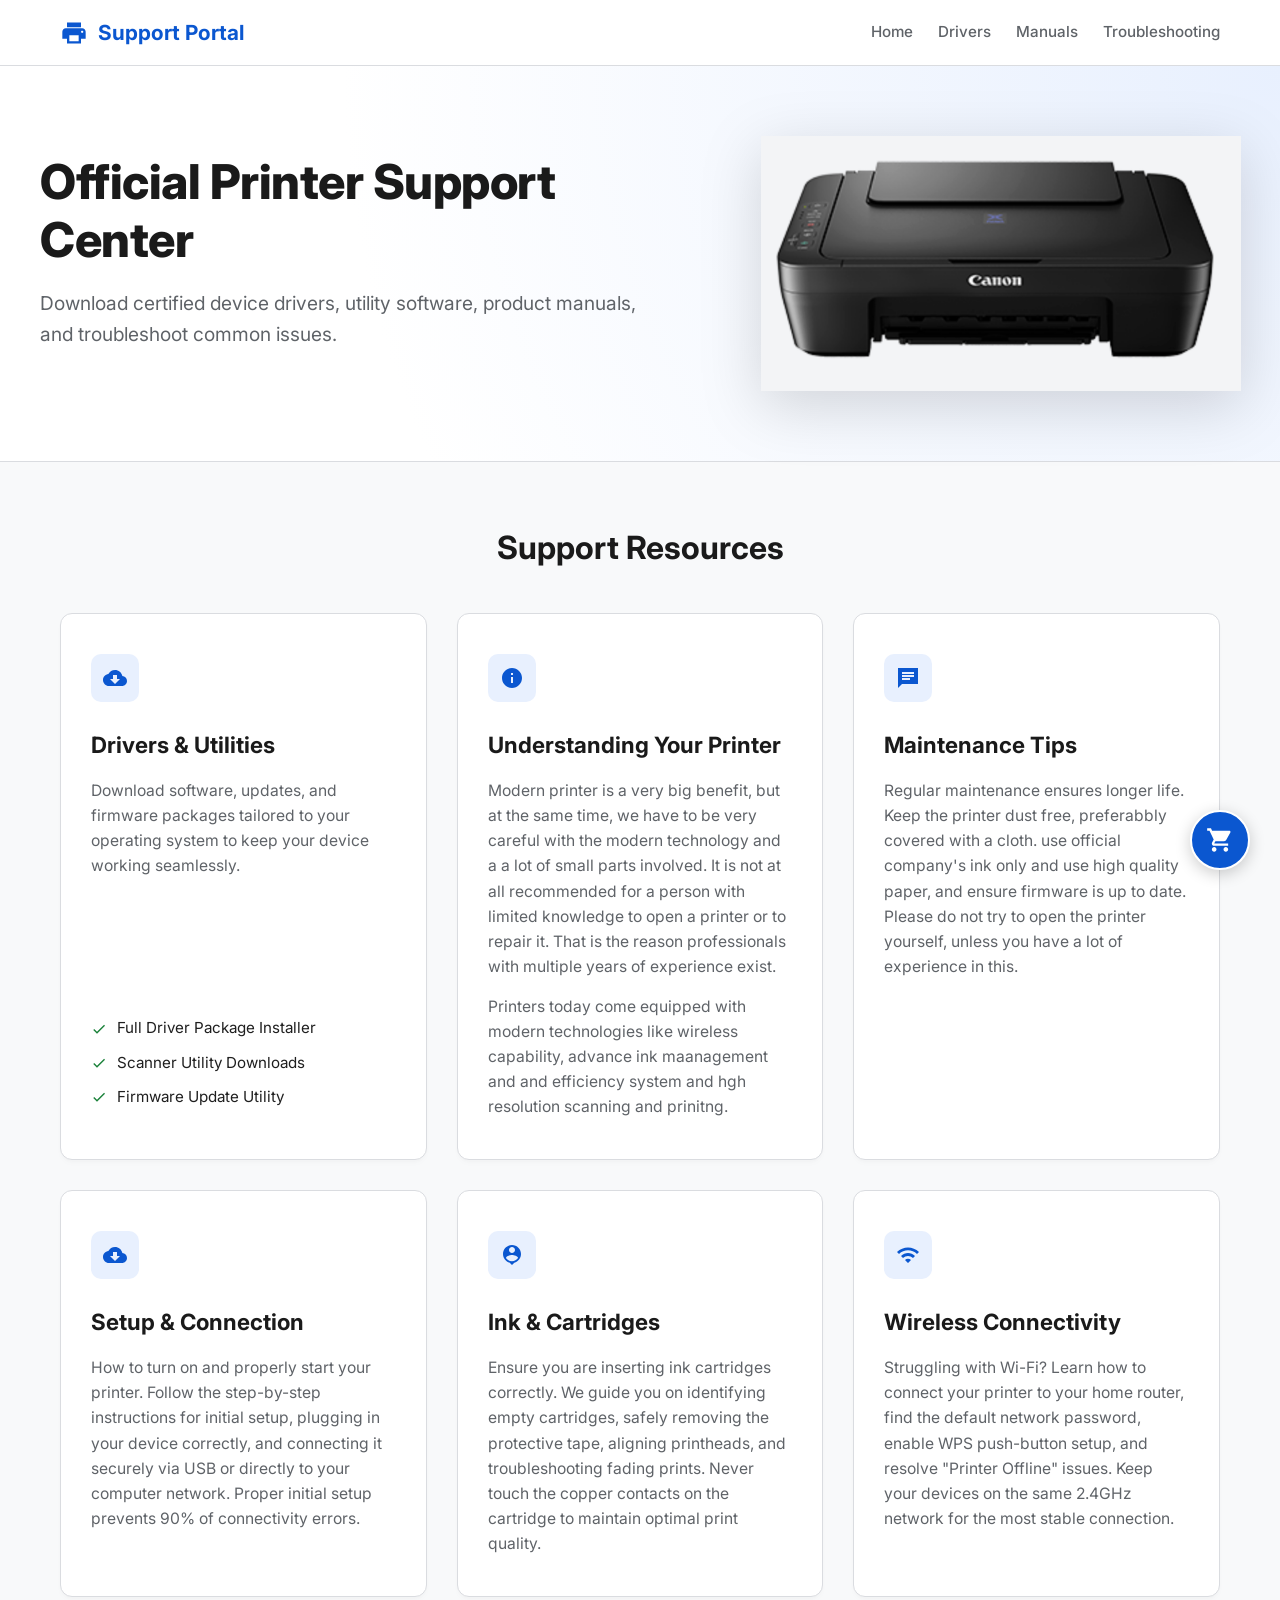
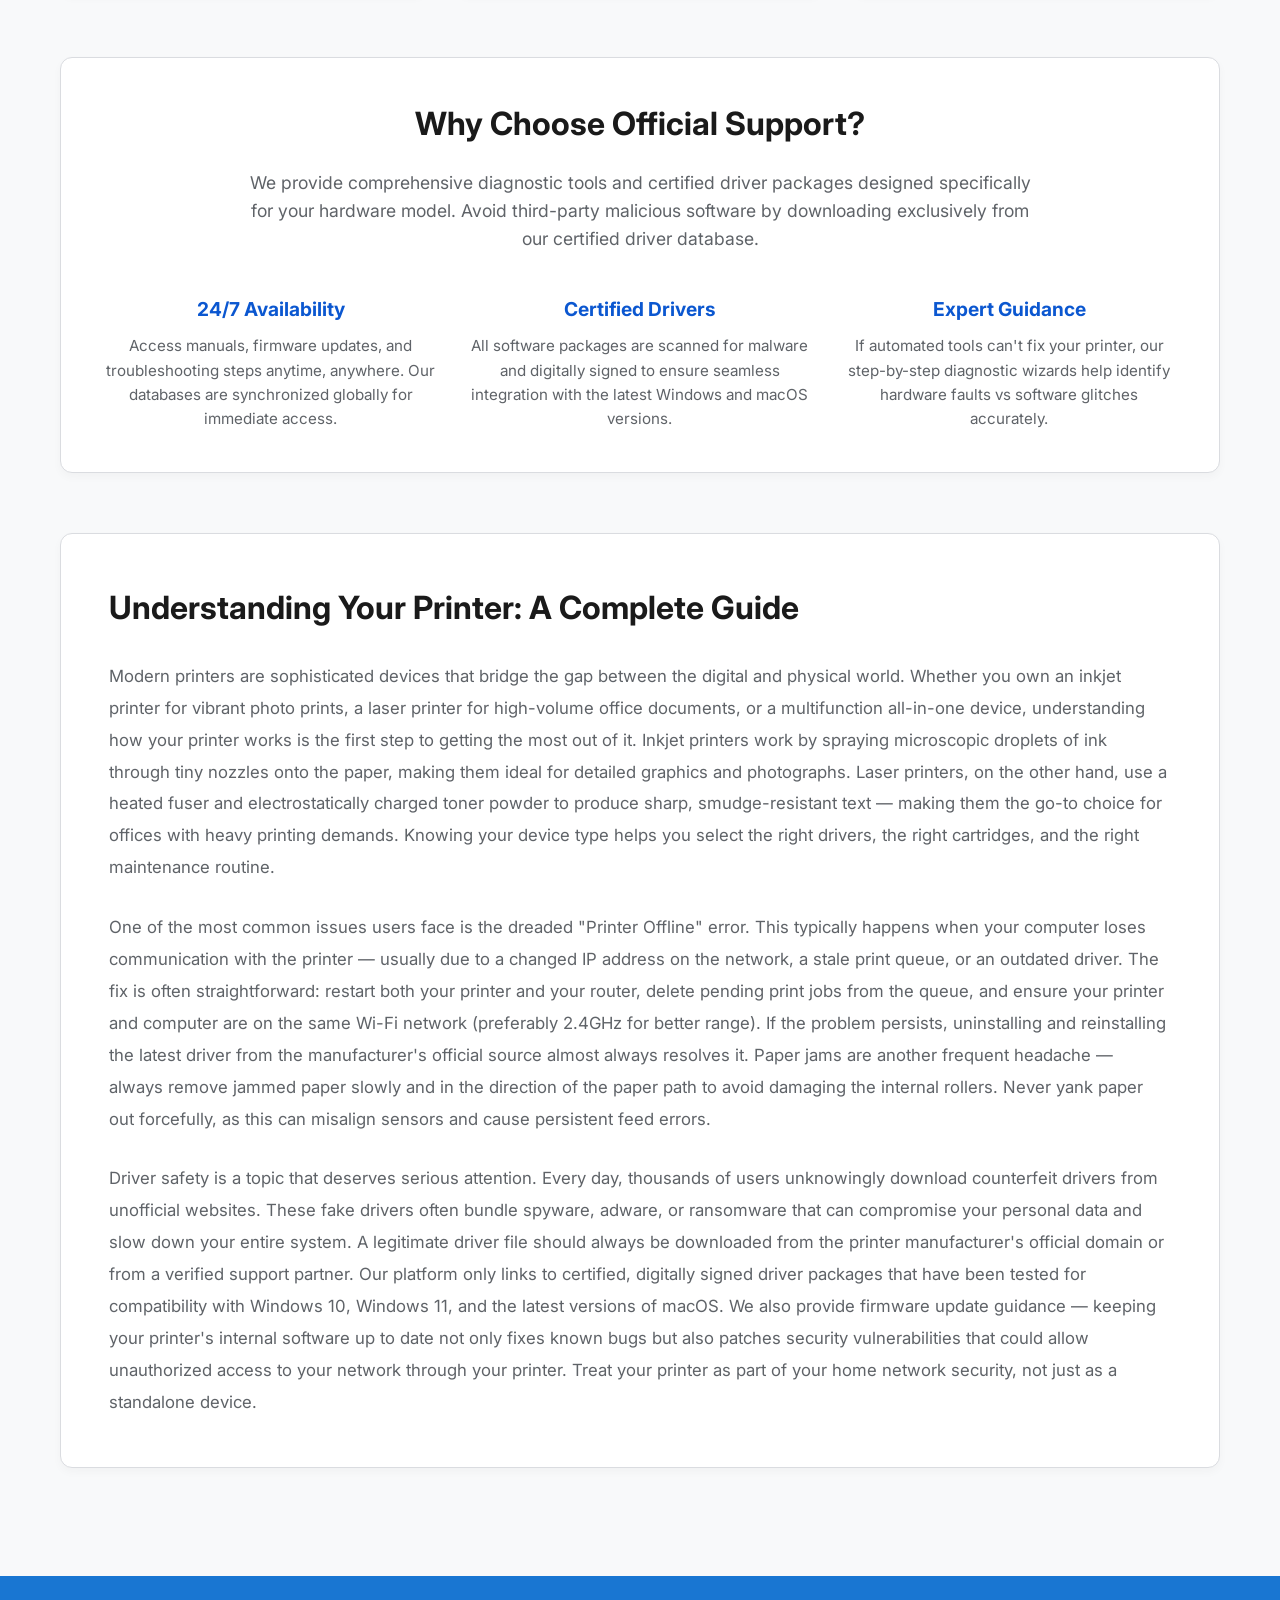
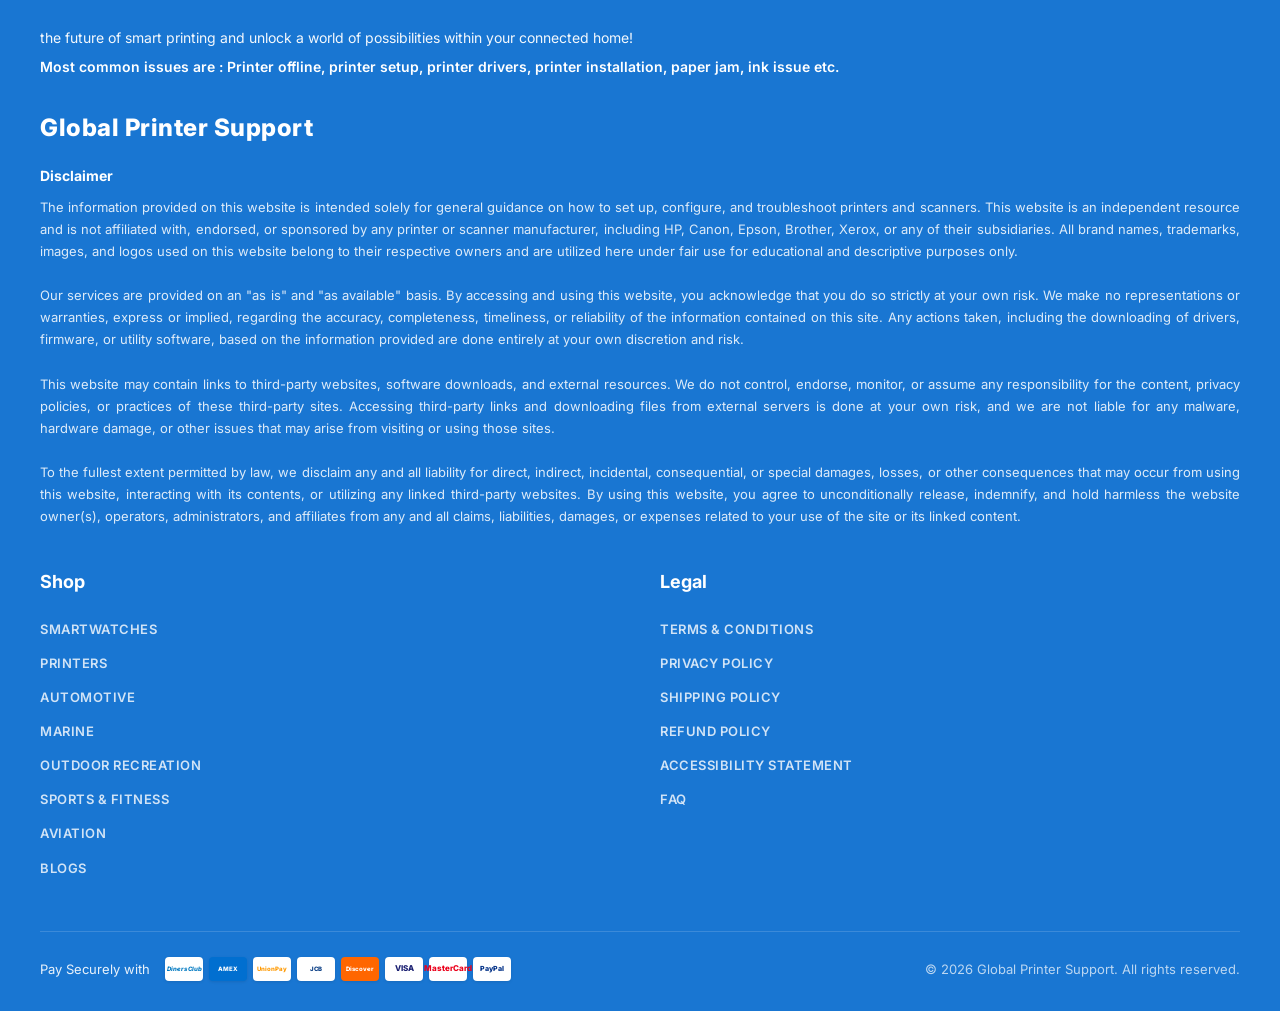
==== commit b8077788: "Add rich informational content to main page" ====
--- a/index.html
+++ b/index.html
@@ -137,6 +137,23 @@
                 </div>
             </div>
         </div>
+
+        <!-- Rich Info Paragraphs -->
+        <div style="background: white; border-radius: 12px; border: 1px solid var(--border-color); box-shadow: 0 4px 10px rgba(0,0,0,0.03); padding: 48px; margin-bottom: 48px;">
+            <h2 class="section-title" style="margin-bottom: 28px; text-align: left;">Understanding Your Printer: A Complete Guide</h2>
+
+            <p style="font-size: 1.05rem; color: var(--text-muted); line-height: 1.9; margin-bottom: 28px;">
+                Modern printers are sophisticated devices that bridge the gap between the digital and physical world. Whether you own an inkjet printer for vibrant photo prints, a laser printer for high-volume office documents, or a multifunction all-in-one device, understanding how your printer works is the first step to getting the most out of it. Inkjet printers work by spraying microscopic droplets of ink through tiny nozzles onto the paper, making them ideal for detailed graphics and photographs. Laser printers, on the other hand, use a heated fuser and electrostatically charged toner powder to produce sharp, smudge-resistant text — making them the go-to choice for offices with heavy printing demands. Knowing your device type helps you select the right drivers, the right cartridges, and the right maintenance routine.
+            </p>
+
+            <p style="font-size: 1.05rem; color: var(--text-muted); line-height: 1.9; margin-bottom: 28px;">
+                One of the most common issues users face is the dreaded "Printer Offline" error. This typically happens when your computer loses communication with the printer — usually due to a changed IP address on the network, a stale print queue, or an outdated driver. The fix is often straightforward: restart both your printer and your router, delete pending print jobs from the queue, and ensure your printer and computer are on the same Wi-Fi network (preferably 2.4GHz for better range). If the problem persists, uninstalling and reinstalling the latest driver from the manufacturer's official source almost always resolves it. Paper jams are another frequent headache — always remove jammed paper slowly and in the direction of the paper path to avoid damaging the internal rollers. Never yank paper out forcefully, as this can misalign sensors and cause persistent feed errors.
+            </p>
+
+            <p style="font-size: 1.05rem; color: var(--text-muted); line-height: 1.9;">
+                Driver safety is a topic that deserves serious attention. Every day, thousands of users unknowingly download counterfeit drivers from unofficial websites. These fake drivers often bundle spyware, adware, or ransomware that can compromise your personal data and slow down your entire system. A legitimate driver file should always be downloaded from the printer manufacturer's official domain or from a verified support partner. Our platform only links to certified, digitally signed driver packages that have been tested for compatibility with Windows 10, Windows 11, and the latest versions of macOS. We also provide firmware update guidance — keeping your printer's internal software up to date not only fixes known bugs but also patches security vulnerabilities that could allow unauthorized access to your network through your printer. Treat your printer as part of your home network security, not just as a standalone device.
+            </p>
+        </div>
     </main>
 
     <!-- Brand section removed -->
